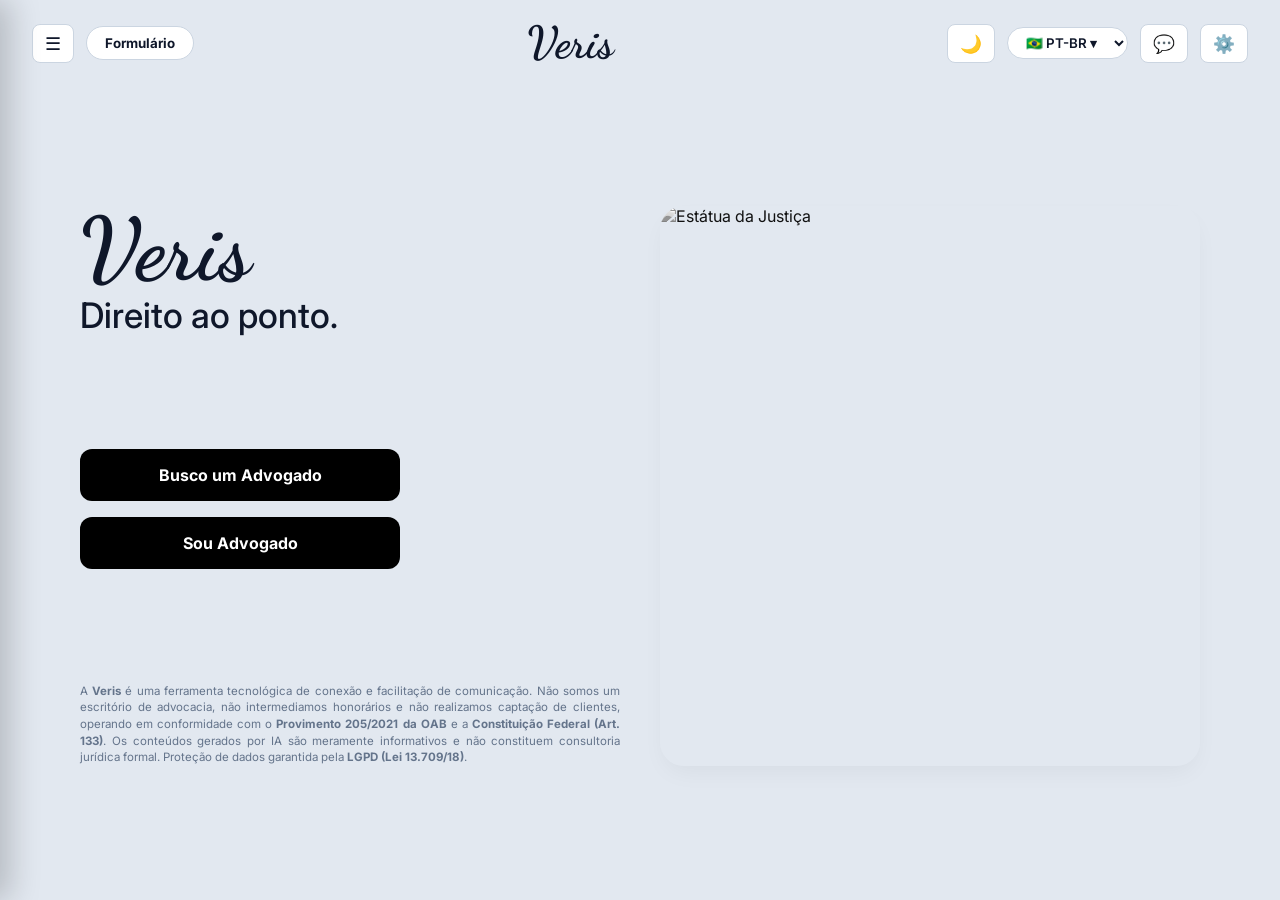
==== Veris/index.html @ e72b95a6 "Add files via upload" ====
<!DOCTYPE html>
<html lang="pt-BR">
<head>
    <meta charset="UTF-8">
    <meta name="viewport" content="width=device-width, initial-scale=1.0">
    <title>Veris - Direito ao Ponto</title>
    
    <!-- Fontes Google -->
    <link rel="preconnect" href="https://fonts.googleapis.com">
    <link rel="preconnect" href="https://fonts.gstatic.com" crossorigin>
    <link href="https://fonts.googleapis.com/css2?family=Dancing+Script:wght@700&family=Inter:wght@400;500;600;700;800&display=swap" rel="stylesheet">
    
    <!-- Leaflet CSS -->
    <link rel="stylesheet" href="https://unpkg.com/leaflet@1.9.4/dist/leaflet.css" />
    
    <!-- Estilos Locais -->
    <link rel="stylesheet" href="css/style.css">
</head>
<body>

    <!-- CABEÇALHO GLOBAL -->
    <header class="main-header">
        <div class="header-left">
            <button id="menu-toggle" class="btn-icon" title="Abrir Menu">☰</button>
            <button onclick="switchView('view-home')" class="btn-pill-subtle">Formulário</button>
        </div>
        
        <div class="header-center">
            <span class="logo-script" onclick="switchView('view-home')">Veris</span>
        </div>
        
        <div class="header-right">
            <!-- Botão de Alternância de Tema Escuro / Claro -->
            <button id="theme-toggle" class="btn-icon" title="Alternar Tema" onclick="toggleTheme()">🌙</button>
            
            <select id="language-select" class="lang-select">
                <option value="pt-br">🇧🇷 PT-BR ▾</option>
            </select>
            <button class="btn-icon" title="Notificações">💬</button>
            <button class="btn-icon" title="Configurações">⚙️</button>
        </div>
    </header>

    <!-- MENU LATERAL (SIDEBAR) -->
    <aside id="sidebar" class="sidebar hidden">
        <div class="sidebar-header">
            <div class="logo-sidebar">
                <span class="logo-script-sm">Veris.AI</span>
                <span class="badge-enterprise">ENTERPRISE</span>
            </div>
            <button id="menu-close" class="btn-close">&times;</button>
        </div>
        <nav class="sidebar-nav">
            <a href="#" onclick="switchView('view-home')">Início (Apresentação)</a>
            <a href="#" onclick="switchView('view-app')">Dashboard / Mapa</a>
            <a href="#" onclick="switchView('view-client-register')">Cadastro de Cliente</a>
            <a href="#" onclick="switchView('view-lawyer-register')">Validação de Advogado</a>
            <a href="#" onclick="switchView('view-plans')">Planos de Assinatura</a>
        </nav>
    </aside>

    <main id="app-container">

        <!-- VIEW 1: LANDING PAGE -->
        <section id="view-home" class="view-screen active">
            <div class="landing-grid">
                <div class="landing-left">
                    <div class="brand-header">
                        <h1 class="logo-script-large">Veris</h1>
                        <p class="tagline">Direito ao ponto.</p>
                    </div>

                    <div class="action-buttons-stack">
                        <button onclick="switchView('view-app')" class="btn-black">Busco um Advogado</button>
                        <button onclick="switchView('view-lawyer-register')" class="btn-black">Sou Advogado</button>
                    </div>

                    <div class="compliance-text">
                        <p>
                            A <strong>Veris</strong> é uma ferramenta tecnológica de conexão e facilitação de comunicação. Não somos um escritório de advocacia, não intermediamos honorários e não realizamos captação de clientes, operando em conformidade com o <strong>Provimento 205/2021 da OAB</strong> e a <strong>Constituição Federal (Art. 133)</strong>. Os conteúdos gerados por IA são meramente informativos e não constituem consultoria jurídica formal. Proteção de dados garantida pela <strong>LGPD (Lei 13.709/18)</strong>.
                        </p>
                    </div>
                </div>

                <div class="landing-right">
                    <div class="image-card">
                        <img src="https://images.unsplash.com/photo-1589829545856-d10d557cf95f?auto=format&fit=crop&q=80&w=800" alt="Estátua da Justiça" class="justice-img">
                    </div>
                </div>
            </div>
        </section>

        <!-- VIEW 2: DASHBOARD PRINCIPAL (MAPA + ESCRITÓRIOS REAIS) -->
        <section id="view-app" class="view-screen">
            <div class="dashboard-grid">
                <!-- Mapa Interativo -->
                <div id="map" class="map-card"></div>
                
                <!-- Lista de Escritórios na Barra Lateral -->
                <div class="offices-card">
                    <h2 class="section-title">Escritórios em destaque:</h2>
                    <ul id="office-list" class="office-list">
                        <!-- Inserido dinamicamente via JavaScript -->
                    </ul>
                </div>

                <!-- Painel Inferior de Detalhes com Carrossel de Fotos de Fachada e Interior -->
                <div id="office-detail-card" class="detail-card">
                    <div class="carousel-section">
                        <div class="carousel-header-title">
                            <span>🏢 Fachada e Ambientes Interiores (Google Maps / Instalações Reais)</span>
                        </div>
                        <div id="photo-carousel" class="photo-carousel">
                            <!-- Fotos renderizadas via JavaScript -->
                        </div>
                    </div>

                    <div class="detail-content-row">
                        <div class="detail-info">
                            <div class="detail-badge" id="detail-badge">★ 5.0 (Mais bem avaliado)</div>
                            <h3 id="detail-name">Bortolotto Advocacia & Consultoria</h3>
                            <p id="detail-oab" class="sub-text">OAB/SP nº 14.280 • Centro, São Carlos - SP</p>
                            <p id="detail-desc" class="desc-text">Especializados em Direito do Consumidor, Trabalhista e Família.</p>
                        </div>
                        <div class="detail-actions">
                            <button class="btn-teal-action" onclick="alert('A iniciar canal de comunicação seguro...')">Iniciar Chat Seguro (E2EE)</button>
                        </div>
                    </div>
                </div>
            </div>
        </section>

        <!-- VIEW 3: CADASTRO DO CLIENTE -->
        <section id="view-client-register" class="view-screen">
            <div class="form-container">
                <h2>Crie sua conta gratuita</h2>
                <p class="form-subtitle">Encontre o advogado ideal perto de você em poucos passos.</p>
                
                <form id="client-form" onsubmit="event.preventDefault(); switchView('view-app');">
                    <div class="form-group">
                        <input type="text" placeholder="Insira seu nome completo" required class="input-field">
                    </div>
                    <div class="form-group">
                        <input type="email" placeholder="Insira seu email" required class="input-field">
                    </div>
                    <div class="form-group">
                        <input type="tel" placeholder="Insira seu telefone (WhatsApp)" required class="input-field">
                    </div>
                    <div class="form-group">
                        <input type="password" placeholder="Crie uma senha" required class="input-field">
                    </div>

                    <button type="submit" class="btn-black-full">Cadastrar e Continuar</button>
                </form>
            </div>
        </section>

        <!-- VIEW 4: VALIDAÇÃO DO ADVOGADO -->
        <section id="view-lawyer-register" class="view-screen">
            <div class="lawyer-grid">
                <div class="lawyer-form-card">
                    <h3>Dados do Profissional</h3>
                    <form id="lawyer-form" onsubmit="event.preventDefault(); switchView('view-plans');">
                        <div class="form-group">
                            <input type="text" placeholder="Insira seu nome completo" required class="input-field">
                        </div>
                        <div class="form-group">
                            <input type="text" placeholder="Número da OAB" required class="input-field">
                        </div>
                        <button type="submit" class="btn-black-full">Avançar para Planos</button>
                    </form>
                </div>
            </div>
        </section>

        <!-- VIEW 5: PLANOS DE ASSINATURA -->
        <section id="view-plans" class="view-screen">
            <div class="plans-header">
                <h2>Escolha o plano ideal para você</h2>
                <div class="cycle-tabs">
                    <button class="tab-btn" onclick="setCycle(1, this)">1 Mês</button>
                    <button class="tab-btn active" onclick="setCycle(3, this)">3 Meses</button>
                    <button class="tab-btn" onclick="setCycle(6, this)">6 Meses</button>
                    <button class="tab-btn" onclick="setCycle(12, this)">12 Meses</button>
                </div>
            </div>

            <div class="plans-grid">
                <div class="plan-card">
                    <h3>Start</h3>
                    <div class="plan-price" id="price-start">R$ 59,90<span>/mês</span></div>
                    <button class="btn-plan-action" onclick="alert('Plano Start Selecionado!')">Escolher assinatura</button>
                </div>
                <div class="plan-card featured">
                    <span class="badge-pop">MAIS POPULAR</span>
                    <h3>Pro</h3>
                    <div class="plan-price" id="price-pro">R$ 129,90<span>/mês</span></div>
                    <button class="btn-plan-action primary" onclick="alert('Plano Pro Selecionado!')">Escolher assinatura</button>
                </div>
                <div class="plan-card">
                    <h3>Enterprise</h3>
                    <div class="plan-price" id="price-enterprise">R$ 239,90<span>/mês</span></div>
                    <button class="btn-plan-action" onclick="alert('Plano Enterprise Selecionado!')">Escolher assinatura</button>
                </div>
            </div>
        </section>

    </main>

    <!-- Leaflet JS -->
    <script src="https://unpkg.com/leaflet@1.9.4/dist/leaflet.js"></script>
    <!-- Aplicação Principal -->
    <script src="js/app.js"></script>
</body>
</html>
---- Veris/css/style.css ----
/* ==========================================
   VARIÁVEIS DE TEMA (CLARO / ESCURO)
   ========================================== */
:root {
    --bg-main: #E2E8F0;
    --card-bg: #FFFFFF;
    --card-border: #CBD5E1;
    --text-dark: #0F172A;
    --text-muted: #64748B;
    --accent-teal: #0D9488;
    --star-yellow: #EAB308;
    --radius-lg: 20px;
    --radius-md: 12px;
    --radius-sm: 8px;
    --shadow-soft: 0 10px 25px -5px rgba(0, 0, 0, 0.05);
    
    --btn-black-bg: #000000;
    --btn-black-text: #FFFFFF;
    --input-bg: #FFFFFF;
    --tag-bg: #E6FFFA;
    --tag-border: #B2F5EA;
}

/* TEMA ESCURO (DARK MODE) */
body.dark-mode {
    --bg-main: #0F172A;
    --card-bg: #1E293B;
    --card-border: #334155;
    --text-dark: #F8FAFC;
    --text-muted: #94A3B8;
    --accent-teal: #14B8A6;
    --star-yellow: #FACC15;
    --shadow-soft: 0 10px 25px -5px rgba(0, 0, 0, 0.5);
    
    --btn-black-bg: #F8FAFC;
    --btn-black-text: #0F172A;
    --input-bg: #0F172A;
    --tag-bg: #134E4A;
    --tag-border: #0D9488;
}

/* RESET E BASE */
* {
    box-sizing: border-box;
    margin: 0;
    padding: 0;
    font-family: 'Inter', -apple-system, BlinkMacSystemFont, sans-serif;
    transition: background-color 0.25s ease, color 0.25s ease, border-color 0.25s ease;
}

body {
    background-color: var(--bg-main);
    color: var(--text-dark);
    min-height: 100vh;
}

/* CONTROLE DE TELAS (SPA) */
.view-screen {
    display: none !important;
}

.view-screen.active {
    display: block !important;
}

/* CABEÇALHO GLOBAL */
.main-header {
    display: flex;
    justify-content: space-between;
    align-items: center;
    padding: 16px 32px;
}

.header-left, .header-right {
    display: flex;
    align-items: center;
    gap: 12px;
}

.btn-icon {
    background: var(--card-bg);
    border: 1px solid var(--card-border);
    color: var(--text-dark);
    padding: 8px 12px;
    border-radius: var(--radius-sm);
    cursor: pointer;
    font-size: 1.1rem;
}

.btn-pill-subtle {
    background: var(--card-bg);
    border: 1px solid var(--card-border);
    color: var(--text-dark);
    padding: 8px 18px;
    border-radius: 20px;
    font-weight: 700;
    cursor: pointer;
}

.logo-script {
    font-family: 'Dancing Script', cursive;
    font-size: 2.8rem;
    font-weight: 700;
    cursor: pointer;
    color: var(--text-dark);
}

.lang-select {
    padding: 6px 14px;
    border-radius: 20px;
    border: 1px solid var(--card-border);
    background: var(--card-bg);
    color: var(--text-dark);
    font-weight: 600;
    cursor: pointer;
}

/* SIDEBAR / MENU */
.sidebar {
    position: fixed;
    top: 0;
    left: 0;
    width: 280px;
    height: 100vh;
    background: var(--card-bg);
    box-shadow: 10px 0 30px rgba(0, 0, 0, 0.2);
    z-index: 1000;
    transition: transform 0.3s ease;
    padding: 24px;
}

.sidebar.hidden {
    transform: translateX(-100%);
}

.sidebar-header {
    display: flex;
    justify-content: space-between;
    align-items: center;
    margin-bottom: 30px;
    border-bottom: 1px solid var(--card-border);
    padding-bottom: 16px;
}

.logo-script-sm {
    font-family: 'Dancing Script', cursive;
    font-size: 2rem;
    font-weight: 700;
    color: var(--text-dark);
}

.badge-enterprise {
    display: block;
    font-size: 0.65rem;
    font-weight: 800;
    color: var(--text-muted);
}

.btn-close {
    background: none;
    border: none;
    color: var(--text-dark);
    font-size: 1.8rem;
    cursor: pointer;
}

.sidebar-nav {
    display: flex;
    flex-direction: column;
    gap: 16px;
}

.sidebar-nav a {
    text-decoration: none;
    color: var(--text-dark);
    font-weight: 600;
    padding: 10px 14px;
    border-radius: var(--radius-sm);
}

.sidebar-nav a:hover {
    background: var(--bg-main);
}

/* VIEW 1: LANDING PAGE */
.landing-grid {
    display: grid;
    grid-template-columns: 1fr 1fr;
    gap: 40px;
    max-width: 1200px;
    min-height: calc(100vh - 100px);
    margin: 0 auto;
    padding: 20px 40px;
    align-items: center;
}

.landing-left {
    display: flex;
    flex-direction: column;
    justify-content: space-between;
    height: 100%;
    max-height: 560px;
}

.logo-script-large {
    font-family: 'Dancing Script', cursive;
    font-size: 5.5rem;
    font-weight: 700;
    color: var(--text-dark);
    line-height: 1;
}

.tagline {
    font-size: 2.2rem;
    font-weight: 500;
    color: var(--text-dark);
}

.action-buttons-stack {
    display: flex;
    flex-direction: column;
    gap: 16px;
    max-width: 320px;
}

.btn-black {
    background-color: var(--btn-black-bg);
    color: var(--btn-black-text);
    border: none;
    padding: 16px 24px;
    font-size: 1rem;
    font-weight: 700;
    border-radius: 12px;
    cursor: pointer;
    text-align: center;
}

.compliance-text {
    font-size: 0.72rem;
    line-height: 1.45;
    color: var(--text-muted);
    text-align: justify;
}

.landing-right {
    height: 100%;
    display: flex;
    align-items: center;
}

.image-card {
    width: 100%;
    height: 560px;
    border-radius: 24px;
    overflow: hidden;
    box-shadow: var(--shadow-soft);
}

.justice-img {
    width: 100%;
    height: 100%;
    object-fit: cover;
    filter: grayscale(100%) contrast(105%);
}

/* VIEW 2: DASHBOARD E MAPA */
.dashboard-grid {
    display: grid;
    grid-template-columns: 1fr 1fr;
    gap: 24px;
    max-width: 1200px;
    margin: 10px auto 40px auto;
    padding: 0 20px;
}

.map-card, .offices-card {
    background: var(--card-bg);
    border-radius: var(--radius-lg);
    border: 1px solid var(--card-border);
    padding: 20px;
    min-height: 420px;
    box-shadow: var(--shadow-soft);
}

.office-list {
    list-style: none;
    margin-top: 16px;
    display: flex;
    flex-direction: column;
    gap: 12px;
}

.office-item {
    display: flex;
    justify-content: space-between;
    align-items: center;
    padding: 14px 18px;
    border-radius: var(--radius-md);
    border: 1px solid var(--card-border);
    background: var(--card-bg);
    cursor: pointer;
}

.office-item:hover, .office-item.selected {
    border-color: var(--accent-teal);
    box-shadow: 0 4px 12px rgba(0, 0, 0, 0.1);
}

.office-info-main {
    display: flex;
    align-items: center;
    gap: 12px;
}

.office-name-title {
    font-weight: 700;
    font-size: 0.95rem;
    color: var(--text-dark);
}

.office-time-tag {
    font-size: 0.8rem;
    font-weight: 700;
    color: var(--accent-teal);
    background: var(--tag-bg);
    border: 1px solid var(--tag-border);
    padding: 3px 10px;
    border-radius: 12px;
}

.office-stars {
    color: var(--star-yellow);
    letter-spacing: 2px;
    font-size: 0.9rem;
}

/* PAINEL INFERIOR & CARROSSEL DE FOTOS DO GOOGLE */
.detail-card {
    grid-column: 1 / -1;
    background: var(--card-bg);
    border-radius: var(--radius-lg);
    border: 1px solid var(--card-border);
    padding: 24px 32px;
    display: flex;
    flex-direction: column;
    gap: 20px;
    box-shadow: var(--shadow-soft);
}

/* SEÇÃO DO CARROSSEL DE FOTOS */
.carousel-section {
    display: flex;
    flex-direction: column;
    gap: 10px;
    border-bottom: 1px solid var(--card-border);
    padding-bottom: 16px;
}

.carousel-header-title {
    font-size: 0.85rem;
    font-weight: 700;
    color: var(--text-muted);
}

.photo-carousel {
    display: flex;
    gap: 14px;
    overflow-x: auto;
    scroll-behavior: smooth;
    padding: 4px 0 8px 0;
}

.photo-carousel::-webkit-scrollbar {
    height: 6px;
}

.photo-carousel::-webkit-scrollbar-thumb {
    background: var(--card-border);
    border-radius: 10px;
}

.carousel-img {
    width: 180px;
    height: 120px;
    border-radius: var(--radius-md);
    object-fit: cover;
    flex-shrink: 0;
    border: 1px solid var(--card-border);
    box-shadow: 0 4px 8px rgba(0, 0, 0, 0.1);
    transition: transform 0.2s;
}

.carousel-img:hover {
    transform: scale(1.03);
}

.detail-content-row {
    display: flex;
    justify-content: space-between;
    align-items: center;
}

.detail-badge {
    display: inline-block;
    background: #FEF3C7;
    color: #92400E;
    font-size: 0.75rem;
    font-weight: 800;
    padding: 4px 10px;
    border-radius: 12px;
    margin-bottom: 8px;
}

.sub-text {
    color: var(--text-muted);
    font-size: 0.85rem;
    margin: 4px 0 8px 0;
}

.desc-text {
    font-size: 0.95rem;
    color: var(--text-dark);
}

.btn-teal-action {
    background-color: var(--accent-teal);
    color: #FFFFFF;
    border: none;
    padding: 16px 28px;
    border-radius: var(--radius-md);
    font-weight: 700;
    font-size: 1rem;
    cursor: pointer;
}

/* OUTRAS SEÇÕES E PLANOS */
.form-container {
    max-width: 480px;
    margin: 40px auto;
    background: var(--card-bg);
    border-radius: var(--radius-lg);
    border: 1px solid var(--card-border);
    padding: 36px;
}

.input-field {
    width: 100%;
    padding: 14px 16px;
    border-radius: var(--radius-md);
    border: 1px solid var(--card-border);
    background: var(--input-bg);
    color: var(--text-dark);
    margin-bottom: 16px;
}

.btn-black-full {
    width: 100%;
    background: var(--btn-black-bg);
    color: var(--btn-black-text);
    border: none;
    padding: 16px;
    border-radius: var(--radius-md);
    font-weight: 700;
    cursor: pointer;
}

.plans-header {
    text-align: center;
    margin: 20px 0 30px 0;
}

.cycle-tabs {
    display: inline-flex;
    background: var(--card-bg);
    padding: 6px;
    border-radius: 30px;
    border: 1px solid var(--card-border);
}

.tab-btn {
    border: none;
    background: transparent;
    color: var(--text-dark);
    padding: 10px 24px;
    border-radius: 20px;
    font-weight: 700;
    cursor: pointer;
}

.tab-btn.active {
    background: var(--btn-black-bg);
    color: var(--btn-black-text);
}

.plans-grid {
    display: grid;
    grid-template-columns: repeat(3, 1fr);
    gap: 24px;
    max-width: 1100px;
    margin: 0 auto;
}

.plan-card {
    background: var(--card-bg);
    border-radius: var(--radius-lg);
    border: 1px solid var(--card-border);
    padding: 32px;
    position: relative;
}

.plan-card.featured {
    border: 2px solid var(--accent-teal);
}

.badge-pop {
    position: absolute;
    top: -12px;
    right: 20px;
    background: var(--accent-teal);
    color: #FFF;
    font-size: 0.65rem;
    font-weight: 800;
    padding: 4px 10px;
    border-radius: 10px;
}

.plan-price {
    font-size: 2.2rem;
    font-weight: 800;
    margin: 20px 0;
}

.btn-plan-action {
    background: var(--bg-main);
    color: var(--text-dark);
    border: 1px solid var(--card-border);
    padding: 14px;
    border-radius: var(--radius-md);
    font-weight: 700;
    cursor: pointer;
    width: 100%;
}

.btn-plan-action.primary {
    background: var(--btn-black-bg);
    color: var(--btn-black-text);
}
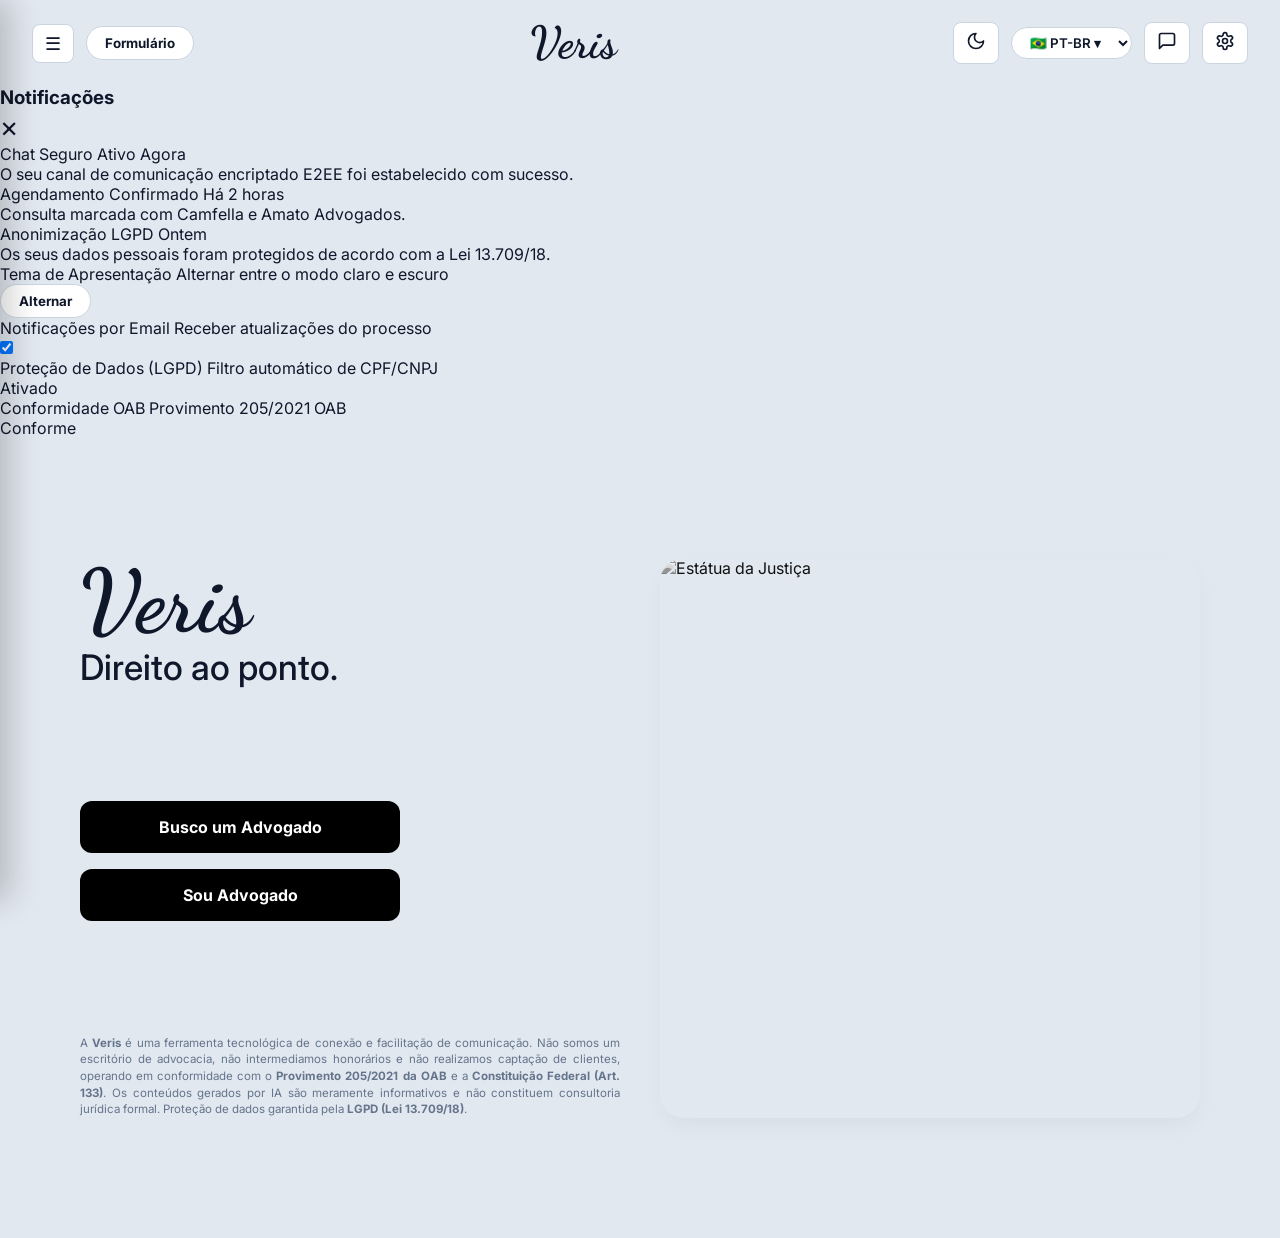
==== commit 7071420d: "HTML final" ====
--- a/Veris/index.html
+++ b/Veris/index.html
@@ -22,7 +22,7 @@
     <header class="main-header">
         <div class="header-left">
             <button id="menu-toggle" class="btn-icon" title="Abrir Menu">☰</button>
-            <button onclick="switchView('view-home')" class="btn-pill-subtle">Formulário</button>
+            <button onclick="switchView('view-client-register')" class="btn-pill-subtle">Formulário</button>
         </div>
         
         <div class="header-center">
@@ -30,18 +30,35 @@
         </div>
         
         <div class="header-right">
-            <!-- Botão de Alternância de Tema Escuro / Claro -->
-            <button id="theme-toggle" class="btn-icon" title="Alternar Tema" onclick="toggleTheme()">🌙</button>
+            <!-- Botão de Tema (SVG da Lua) -->
+            <button id="theme-toggle" class="btn-icon" title="Alternar Tema" onclick="toggleTheme()">
+                <svg id="theme-icon" xmlns="http://www.w3.org/2000/svg" width="20" height="20" viewBox="0 0 24 24" fill="none" stroke="currentColor" stroke-width="2" stroke-linecap="round" stroke-linejoin="round" class="icon-svg">
+                    <path d="M12 3a6 6 0 0 0 9 9 9 9 0 1 1-9-9Z"/>
+                </svg>
+            </button>
             
             <select id="language-select" class="lang-select">
                 <option value="pt-br">🇧🇷 PT-BR ▾</option>
             </select>
-            <button class="btn-icon" title="Notificações">💬</button>
-            <button class="btn-icon" title="Configurações">⚙️</button>
+
+            <!-- Botão de Notificações (SVG do Chat) -->
+            <button class="btn-icon" title="Notificações" onclick="showNotifications()">
+                <svg xmlns="http://www.w3.org/2000/svg" width="20" height="20" viewBox="0 0 24 24" fill="none" stroke="currentColor" stroke-width="2" stroke-linecap="round" stroke-linejoin="round" class="icon-svg">
+                    <path d="M21 15a2 2 0 0 1-2 2H7l-4 4V5a2 2 0 0 1 2-2h14a2 2 0 0 1 2 2z"/>
+                </svg>
+            </button>
+
+            <!-- Botão de Configurações (SVG da Engrenagem) -->
+            <button class="btn-icon" title="Configurações" onclick="openSettings()">
+                <svg xmlns="http://www.w3.org/2000/svg" width="20" height="20" viewBox="0 0 24 24" fill="none" stroke="currentColor" stroke-width="2" stroke-linecap="round" stroke-linejoin="round" class="icon-svg">
+                    <path d="M12.22 2h-.44a2 2 0 0 0-2 2v.18a2 2 0 0 1-1 1.73l-.43.25a2 2 0 0 1-2 0l-.15-.08a2 2 0 0 0-2.73.73l-.22.38a2 2 0 0 0 .73 2.73l.15.1a2 2 0 0 1 1 1.72v.51a2 2 0 0 1-1 1.74l-.15.09a2 2 0 0 0-.73 2.73l.22.38a2 2 0 0 0 2.73.73l.15-.08a2 2 0 0 1 2 0l.43.25a2 2 0 0 1 1 1.73V20a2 2 0 0 0 2 2h.44a2 2 0 0 0 2-2v-.18a2 2 0 0 1 1-1.73l.43-.25a2 2 0 0 1 2 0l.15.08a2 2 0 0 0 2.73-.73l.22-.39a2 2 0 0 0-.73-2.73l-.15-.08a2 2 0 0 1-1-1.74v-.5a2 2 0 0 1 1-1.74l.15-.09a2 2 0 0 0 .73-2.73l-.22-.38a2 2 0 0 0-2.73-.73l-.15.08a2 2 0 0 1-2 0l-.43-.25a2 2 0 0 1-1-1.73V4a2 2 0 0 0-2-2z"/>
+                    <circle cx="12" cy="12" r="3"/>
+                </svg>
+            </button>
         </div>
     </header>
 
-    <!-- MENU LATERAL (SIDEBAR) -->
+    <!-- MENU LATERAL ESQUERDO -->
     <aside id="sidebar" class="sidebar hidden">
         <div class="sidebar-header">
             <div class="logo-sidebar">
@@ -59,6 +76,81 @@
         </nav>
     </aside>
 
+    <!-- PAINEL LATERAL DIREITO -->
+    <aside id="right-drawer" class="right-drawer hidden">
+        <div class="drawer-header">
+            <h3 id="drawer-title" class="drawer-title">Notificações</h3>
+            <button class="btn-close" onclick="closeRightDrawer()">&times;</button>
+        </div>
+        
+        <div class="drawer-body">
+            <div id="drawer-notifications-content" class="drawer-section">
+                <ul class="notification-list">
+                    <li class="notification-item unread">
+                        <div class="notification-head">
+                            <span class="notification-title">Chat Seguro Ativo</span>
+                            <span class="notification-time">Agora</span>
+                        </div>
+                        <p class="notification-desc">O seu canal de comunicação encriptado E2EE foi estabelecido com sucesso.</p>
+                    </li>
+                    <li class="notification-item">
+                        <div class="notification-head">
+                            <span class="notification-title">Agendamento Confirmado</span>
+                            <span class="notification-time">Há 2 horas</span>
+                        </div>
+                        <p class="notification-desc">Consulta marcada com Camfella e Amato Advogados.</p>
+                    </li>
+                    <li class="notification-item">
+                        <div class="notification-head">
+                            <span class="notification-title">Anonimização LGPD</span>
+                            <span class="notification-time">Ontem</span>
+                        </div>
+                        <p class="notification-desc">Os seus dados pessoais foram protegidos de acordo com a Lei 13.709/18.</p>
+                    </li>
+                </ul>
+            </div>
+
+            <div id="drawer-settings-content" class="drawer-section hidden">
+                <div class="setting-item">
+                    <div class="setting-info">
+                        <span class="setting-name">Tema de Apresentação</span>
+                        <span class="setting-sub">Alternar entre o modo claro e escuro</span>
+                    </div>
+                    <button class="btn-pill-subtle" onclick="toggleTheme()">Alternar</button>
+                </div>
+
+                <div class="setting-item">
+                    <div class="setting-info">
+                        <span class="setting-name">Notificações por Email</span>
+                        <span class="setting-sub">Receber atualizações do processo</span>
+                    </div>
+                    <label class="switch-toggle">
+                        <input type="checkbox" checked>
+                        <span class="slider"></span>
+                    </label>
+                </div>
+
+                <div class="setting-item">
+                    <div class="setting-info">
+                        <span class="setting-name">Proteção de Dados (LGPD)</span>
+                        <span class="setting-sub">Filtro automático de CPF/CNPJ</span>
+                    </div>
+                    <span class="status-badge-active">Ativado</span>
+                </div>
+
+                <div class="setting-item">
+                    <div class="setting-info">
+                        <span class="setting-name">Conformidade OAB</span>
+                        <span class="setting-sub">Provimento 205/2021 OAB</span>
+                    </div>
+                    <span class="status-badge-active">Conforme</span>
+                </div>
+            </div>
+        </div>
+    </aside>
+
+    <div id="drawer-overlay" class="drawer-overlay hidden" onclick="closeRightDrawer()"></div>
+
     <main id="app-container">
 
         <!-- VIEW 1: LANDING PAGE -->
@@ -90,29 +182,22 @@
             </div>
         </section>
 
-        <!-- VIEW 2: DASHBOARD PRINCIPAL (MAPA + ESCRITÓRIOS REAIS) -->
+        <!-- VIEW 2: DASHBOARD PRINCIPAL -->
         <section id="view-app" class="view-screen">
             <div class="dashboard-grid">
-                <!-- Mapa Interativo -->
                 <div id="map" class="map-card"></div>
                 
-                <!-- Lista de Escritórios na Barra Lateral -->
                 <div class="offices-card">
                     <h2 class="section-title">Escritórios em destaque:</h2>
-                    <ul id="office-list" class="office-list">
-                        <!-- Inserido dinamicamente via JavaScript -->
-                    </ul>
-                </div>
-
-                <!-- Painel Inferior de Detalhes com Carrossel de Fotos de Fachada e Interior -->
+                    <ul id="office-list" class="office-list"></ul>
+                </div>
+
                 <div id="office-detail-card" class="detail-card">
                     <div class="carousel-section">
                         <div class="carousel-header-title">
                             <span>🏢 Fachada e Ambientes Interiores (Google Maps / Instalações Reais)</span>
                         </div>
-                        <div id="photo-carousel" class="photo-carousel">
-                            <!-- Fotos renderizadas via JavaScript -->
-                        </div>
+                        <div id="photo-carousel" class="photo-carousel"></div>
                     </div>
 
                     <div class="detail-content-row">
@@ -209,7 +294,6 @@
 
     <!-- Leaflet JS -->
     <script src="https://unpkg.com/leaflet@1.9.4/dist/leaflet.js"></script>
-    <!-- Aplicação Principal -->
     <script src="js/app.js"></script>
 </body>
-</html>+</html>
